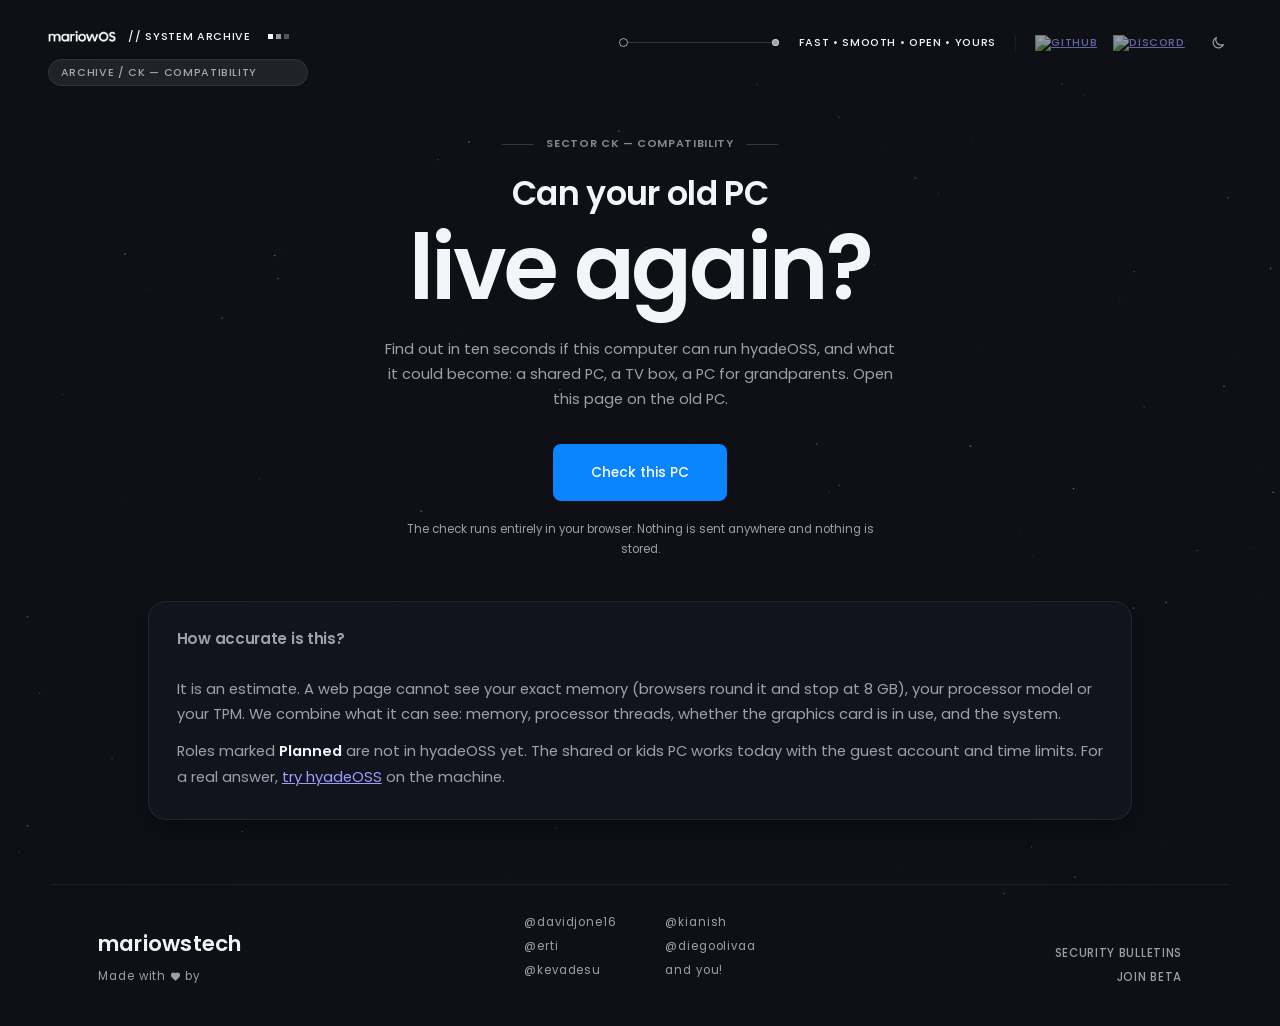
==== compat/index.html @ d1db1fa9 "Add the compatibility check: can your old PC live again? A static page at /compat that reads what th" ====
<!DOCTYPE html>
<html lang="en">

<head>
    <meta charset="UTF-8">
    <meta name="viewport" content="width=device-width, initial-scale=1.0">
    <title>hyadeOSS - Can your old PC live again?</title>
    <meta name="description" content="Find out in ten seconds if your old PC can run hyadeOSS. It runs in your browser: nothing is sent anywhere.">
    <meta property="og:title" content="Can your old PC live again?">
    <meta property="og:description" content="A ten-second check that runs in your browser. Nothing is sent anywhere.">
    <script src="../theme/accent.js"></script>
    <script src="../theme/mw-theme.js"></script>
    <link rel="stylesheet" href="../theme/fonts/fonts.css">
    <link rel="stylesheet" href="../theme/mw-design.css">
    <link rel="stylesheet" href="../theme/halo.css">
    <style>
        body {
            min-height: 100vh;
            min-height: 100dvh;
            display: flex;
            flex-direction: column;
        }

        main {
            position: relative;
            z-index: 10;
            flex: 1 0 auto;
            width: 100%;
            max-width: 1080px;
            margin: 0 auto;
            padding: 8.5rem var(--gutter) 4rem;
            display: flex;
            flex-direction: column;
            gap: 2.6rem;
        }

        .hero {
            text-align: center;
            display: flex;
            flex-direction: column;
            align-items: center;
        }

        .hero h1 { margin-bottom: 1.4rem; }
        .hero .lead { max-width: 58ch; margin-bottom: 2rem; line-height: 1.7; color: var(--ink-sub); }
        .hero .btn-primary { padding: 1.15rem 2.4rem; font-size: 0.85rem; }
        .fine-print { margin-top: 1.2rem; max-width: 62ch; font-size: 0.72rem; line-height: 1.7; color: var(--ink-sub); }

        [hidden] { display: none !important; }

        /* Result */
        .summary {
            display: grid;
            grid-template-columns: 220px 1fr;
            gap: 2.4rem;
            align-items: center;
        }

        .ring {
            --pct: 0;
            width: 200px;
            height: 200px;
            border-radius: 50%;
            display: grid;
            place-items: center;
            background:
                radial-gradient(closest-side, var(--bg, #050505) 78%, transparent 80% 100%),
                conic-gradient(var(--mw-accent, #0a84ff) calc(var(--pct) * 1%), rgba(var(--mw-ink, 255, 255, 255), 0.12) 0);
        }

        .ring .score { font-size: 3.4rem; font-weight: 700; line-height: 1; text-align: center; }
        .ring .score small { display: block; margin-top: 0.4rem; font-size: 0.8rem; font-weight: 500; color: var(--ink-sub); }

        #verdict-title { font-size: 1.7rem; margin-bottom: 0.6rem; outline: none; }
        #verdict-text { line-height: 1.7; color: var(--ink-sub); }

        .block h2 { font-size: 0.95rem; margin-bottom: 1.1rem; }

        .factor {
            display: grid;
            grid-template-columns: 7rem 1fr 9rem;
            gap: 1rem;
            align-items: center;
            padding: 0.7rem 0;
            border-top: 1px solid var(--line);
            font-size: 0.8rem;
        }

        .factor-name { font-weight: 700; }
        .factor-value { color: var(--ink-sub); overflow-wrap: anywhere; }

        .bar { display: block; height: 6px; border-radius: 3px; background: rgba(var(--mw-ink, 255, 255, 255), 0.12); overflow: hidden; }
        .bar i { display: block; height: 100%; background: var(--mw-accent, #0a84ff); }

        .roles { list-style: none; display: grid; grid-template-columns: 1fr 1fr; gap: 1rem; }
        .role { padding: 1rem 1.1rem; border: 1px solid var(--line); border-radius: 12px; }
        .role p { margin-top: 0.5rem; font-size: 0.76rem; line-height: 1.6; color: var(--ink-sub); }
        .role-head { display: flex; flex-wrap: wrap; align-items: center; gap: 0.5rem; font-size: 0.82rem; }
        .role.fit-poor { opacity: 0.55; }

        .tag { padding: 0.15rem 0.5rem; border-radius: 999px; font-size: 0.62rem; letter-spacing: 0.06em; text-transform: uppercase; border: 1px solid var(--line-strong); }
        .tag-today { background: var(--mw-accent-soft, rgba(10, 132, 255, 0.18)); border-color: var(--mw-accent-line, rgba(10, 132, 255, 0.55)); }
        .tag-fit { margin-left: auto; }

        .warnings { margin-left: 1.1rem; display: grid; gap: 0.5rem; font-size: 0.78rem; line-height: 1.6; color: var(--ink-sub); }

        .share-row { display: flex; flex-wrap: wrap; gap: 0.8rem; align-items: center; }
        #share-status { font-size: 0.74rem; color: var(--ink-sub); overflow-wrap: anywhere; }

        .how { display: grid; gap: 0.7rem; font-size: 0.78rem; line-height: 1.7; color: var(--ink-sub); }

        @media (max-width: 900px) {
            main { padding-top: 6rem; gap: 2rem; }
            .summary { grid-template-columns: 1fr; justify-items: center; text-align: center; }
            .factor { grid-template-columns: 1fr; gap: 0.3rem; }
            .roles { grid-template-columns: 1fr; }
        }
    </style>
    <link rel="stylesheet" href="../theme/mw-skin.css">
</head>

<body>
    <canvas class="bg-dust" aria-hidden="true"></canvas>
    <div class="vignette" aria-hidden="true"></div>
    <div class="grain" aria-hidden="true"></div>

    <header class="hud-top">
        <div class="hud-left">
            <a href="https://hyadeoss.github.io/" class="brand">
                <img src="../images/hyadeoss-icon.png" alt="hyadeOSS">
                <span>// System Archive</span>
                <span class="ticks" aria-hidden="true"><i></i><i></i><i></i></span>
            </a>
            <span class="chip">Archive / CK — Compatibility</span>
        </div>
        <div class="hud-right">
            <span class="dot-line" aria-hidden="true"><span></span></span>
            <span class="slogan">Fast • Smooth • Open • Yours</span>
            <nav class="socials" aria-label="Community">
                <a href="https://github.com/hyadeOSS/" target="_blank" rel="noopener"><img src="../images/github.webp"
                        alt="GitHub"></a>
                <a href="https://discord.gg/QxjDUeQGMu" target="_blank" rel="noopener"><img
                        src="../images/discord.webp" alt="Discord"></a>
            </nav>
        </div>
    </header>

    <main>
        <section class="hero">
            <div class="kicker center">Sector CK — Compatibility</div>
            <h1>Can your old PC<span class="big-word scan">live again?</span></h1>
            <p class="lead">Find out in ten seconds if this computer can run hyadeOSS, and what it could become:
                a shared PC, a TV box, a PC for grandparents. Open this page on the old PC.</p>
            <div class="btn-group">
                <button type="button" id="check" class="btn btn-primary">Check this PC</button>
            </div>
            <p class="fine-print">The check runs entirely in your browser. Nothing is sent anywhere and nothing is
                stored.</p>
            <noscript><p class="fine-print">This check needs JavaScript, and only uses it inside your browser.</p></noscript>
        </section>

        <div id="result" hidden aria-live="polite">
            <section class="panel summary">
                <div class="ring" id="ring"><div class="score"><span id="score">0</span><small>/ 100</small></div></div>
                <div>
                    <h2 id="verdict-title" tabindex="-1"></h2>
                    <p id="verdict-text"></p>
                </div>
            </section>

            <section class="panel block" style="margin-top:1.5rem">
                <h2>What we saw</h2>
                <div id="factors"></div>
            </section>

            <section class="panel block" style="margin-top:1.5rem">
                <h2>What it could become</h2>
                <ul class="roles" id="roles"></ul>
            </section>

            <section class="panel block" style="margin-top:1.5rem" id="warnings-box" hidden>
                <h2>Good to know</h2>
                <ul class="warnings" id="warnings"></ul>
            </section>

            <section class="panel block" style="margin-top:1.5rem">
                <h2>Share the result</h2>
                <div class="share-row">
                    <button type="button" id="share" class="btn btn-primary">Share</button>
                    <button type="button" id="save-image" class="btn">Save image</button>
                    <a href="../get/index.html" class="btn">Download hyadeOSS</a>
                    <span id="share-status" role="status"></span>
                </div>
                <p class="fine-print">The image and the text hold only the score and the verdict, not your hardware.</p>
            </section>
        </div>

        <section class="panel block how">
            <h2>How accurate is this?</h2>
            <p>It is an estimate. A web page cannot see your exact memory (browsers round it and stop at 8 GB), your
                processor model or your TPM. We combine what it can see: memory, processor threads, whether the
                graphics card is in use, and the system.</p>
            <p>Roles marked <strong>Planned</strong> are not in hyadeOSS yet. The shared or kids PC works today
                with the guest account and time limits. For a real answer, <a href="../get/index.html">try hyadeOSS</a>
                on the machine.</p>
        </section>
    </main>

    <footer class="site-footer">
        <div>
            <div class="signature">mariowstech</div>
            <p>Made with <svg style="width:11px; vertical-align:middle; fill:currentColor;" viewBox="0 0 24 24"
                    aria-label="love">
                    <path
                        d="M12 21.35l-1.45-1.32C5.4 15.36 2 12.28 2 8.5 2 5.42 4.42 3 7.5 3c1.74 0 3.41.81 4.5 2.09C13.09 3.81 14.76 3 16.5 3 19.58 3 22 5.42 22 8.5c0 3.78-3.4 6.86-8.55 11.54L12 21.35z" />
                </svg> by</p>
        </div>
        <div class="footer-lists">
            <ul>
                <li>@davidjone16</li>
                <li>@erti</li>
                <li>@kevadesu</li>
            </ul>
            <ul>
                <li>@kianish</li>
                <li>@diegoolivaa</li>
                <li>and you!</li>
            </ul>
        </div>
        <div class="footer-right">
            <a href="https://hyadeoss.github.io/security">Security bulletins</a>
            <a href="#">Join beta</a>
        </div>
    </footer>

    <script src="compat.js"></script>
    <script src="app.js"></script>
    <script src="../theme/halo.js"></script>
    <script src="../theme/mw-site.js"></script>
</body>

</html>
---- theme/fonts/fonts.css ----
@font-face {
  font-family: 'Poppins';
  font-style: normal;
  font-weight: 400;
  font-display: swap;
  src: url(Poppins-pxiEyp8kv8JHgFVrJJnecmNE.woff2) format('woff2');
  unicode-range: U+0100-02BA, U+02BD-02C5, U+02C7-02CC, U+02CE-02D7, U+02DD-02FF, U+0304, U+0308, U+0329, U+1D00-1DBF, U+1E00-1E9F, U+1EF2-1EFF, U+2020, U+20A0-20AB, U+20AD-20C4, U+2113, U+2C60-2C7F, U+A720-A7FF;
}
@font-face {
  font-family: 'Poppins';
  font-style: normal;
  font-weight: 400;
  font-display: swap;
  src: url(Poppins-pxiEyp8kv8JHgFVrJJfecg.woff2) format('woff2');
  unicode-range: U+0000-00FF, U+0131, U+0152-0153, U+02BB-02BC, U+02C6, U+02DA, U+02DC, U+0304, U+0308, U+0329, U+2000-206F, U+20AC, U+2122, U+2191, U+2193, U+2212, U+2215, U+FEFF, U+FFFD;
}
@font-face {
  font-family: 'Poppins';
  font-style: normal;
  font-weight: 500;
  font-display: swap;
  src: url(Poppins-pxiByp8kv8JHgFVrLGT9Z1JlFc-K.woff2) format('woff2');
  unicode-range: U+0100-02BA, U+02BD-02C5, U+02C7-02CC, U+02CE-02D7, U+02DD-02FF, U+0304, U+0308, U+0329, U+1D00-1DBF, U+1E00-1E9F, U+1EF2-1EFF, U+2020, U+20A0-20AB, U+20AD-20C4, U+2113, U+2C60-2C7F, U+A720-A7FF;
}
@font-face {
  font-family: 'Poppins';
  font-style: normal;
  font-weight: 500;
  font-display: swap;
  src: url(Poppins-pxiByp8kv8JHgFVrLGT9Z1xlFQ.woff2) format('woff2');
  unicode-range: U+0000-00FF, U+0131, U+0152-0153, U+02BB-02BC, U+02C6, U+02DA, U+02DC, U+0304, U+0308, U+0329, U+2000-206F, U+20AC, U+2122, U+2191, U+2193, U+2212, U+2215, U+FEFF, U+FFFD;
}
@font-face {
  font-family: 'Poppins';
  font-style: normal;
  font-weight: 600;
  font-display: swap;
  src: url(Poppins-pxiByp8kv8JHgFVrLEj6Z1JlFc-K.woff2) format('woff2');
  unicode-range: U+0100-02BA, U+02BD-02C5, U+02C7-02CC, U+02CE-02D7, U+02DD-02FF, U+0304, U+0308, U+0329, U+1D00-1DBF, U+1E00-1E9F, U+1EF2-1EFF, U+2020, U+20A0-20AB, U+20AD-20C4, U+2113, U+2C60-2C7F, U+A720-A7FF;
}
@font-face {
  font-family: 'Poppins';
  font-style: normal;
  font-weight: 600;
  font-display: swap;
  src: url(Poppins-pxiByp8kv8JHgFVrLEj6Z1xlFQ.woff2) format('woff2');
  unicode-range: U+0000-00FF, U+0131, U+0152-0153, U+02BB-02BC, U+02C6, U+02DA, U+02DC, U+0304, U+0308, U+0329, U+2000-206F, U+20AC, U+2122, U+2191, U+2193, U+2212, U+2215, U+FEFF, U+FFFD;
}
.material-symbols-outlined{font-family:'Material Symbols Outlined';font-weight:normal;font-style:normal;font-size:20px;line-height:1;letter-spacing:normal;text-transform:none;display:inline-block;white-space:nowrap;word-wrap:normal;direction:ltr;-webkit-font-feature-settings:'liga';font-feature-settings:'liga';-webkit-font-smoothing:antialiased;vertical-align:middle;user-select:none}
---- theme/mw-design.css ----
/* hyadeOSS 2 design tokens, shared by the desktop and every system app. See docs/design.md.
 *
 * Load it in <head>, right after accent.js (and mw-theme.js):
 *   <script src="/desktop/assets/accent.js"></script>
 *   <script src="/desktop/assets/mw-theme.js"></script>
 *   <link rel="stylesheet" href="/desktop/assets/mw-design.css">
 *
 * This file only defines custom properties: linking it never changes how a page looks until the
 * page uses them. Dark is the default; :root[data-theme="light"] holds the light variant, which
 * mw-theme.js sets from the user's saved choice. The accent comes from accent.js (--sys-accent,
 * --sys-accent-on, --sys-accent-text), which sets it inline on :root, so the --mw-accent* tokens
 * follow the user's choice live.
 */

:root {
  color-scheme: dark;

  /* ---- Accent ----------------------------------------------------------------------------
     Fills use --mw-accent, text on a fill uses --mw-accent-on, text and thin marks on a
     surface use --mw-accent-text. Never put white text on --mw-accent directly. */
  --mw-accent: var(--sys-accent, #0a84ff);
  --mw-accent-on: var(--sys-accent-on, #ffffff);
  --mw-accent-text: var(--sys-accent-text, #4da3ff);
  --mw-accent-hover: color-mix(in srgb, var(--mw-accent) 88%, #ffffff);
  --mw-accent-pressed: color-mix(in srgb, var(--mw-accent) 82%, #000000);
  --mw-accent-soft: color-mix(in srgb, var(--mw-accent) 18%, transparent);
  --mw-accent-softer: color-mix(in srgb, var(--mw-accent) 10%, transparent);
  --mw-accent-line: color-mix(in srgb, var(--mw-accent) 55%, transparent);

  /* ---- Ink and shade ---------------------------------------------------------------------
     RGB triplets for translucent layers that must flip with the theme:
       rgba(var(--mw-ink), 0.08)   a hairline/fill in the text color (white on dark, black on light)
       rgba(var(--mw-shade), 0.3)  a darkening layer on dark, a lightening one on light
     Shadows never use these: a shadow is always black. */
  --mw-ink: 255, 255, 255;
  --mw-shade: 0, 0, 0;

  /* ---- System colors (calendar labels, status, artwork) ---------------------------------- */
  --mw-blue: #0a84ff;
  --mw-indigo: #5e5ce6;
  --mw-green: #30d158;
  --mw-red: #ff453a;
  --mw-orange: #ff9f0a;
  --mw-yellow: #ffd60a;
  --mw-purple: #bf5af2;
  --mw-pink: #ff375f;
  --mw-teal: #40c8e0;
  --mw-graphite: #8e8e93;

  /* Status roles. Use these, not the raw hues, for meaning. */
  --mw-success: var(--mw-green);
  --mw-warning: var(--mw-orange);
  --mw-danger: var(--mw-red);
  --mw-info: var(--mw-teal);
  --mw-danger-soft: color-mix(in srgb, var(--mw-danger) 16%, transparent);
  --mw-success-soft: color-mix(in srgb, var(--mw-success) 16%, transparent);
  --mw-warning-soft: color-mix(in srgb, var(--mw-warning) 16%, transparent);

  /* ---- Text, strongest to weakest ---------------------------------------------------------- */
  --mw-text: #f4f5f8;
  --mw-text-strong: rgba(var(--mw-ink), 0.88);
  --mw-text-body: rgba(var(--mw-ink), 0.8);
  --mw-text-secondary: rgba(var(--mw-ink), 0.6);
  --mw-text-muted: rgba(var(--mw-ink), 0.5);
  --mw-text-dim: rgba(var(--mw-ink), 0.36);
  --mw-text-disabled: rgba(var(--mw-ink), 0.28);

  /* ---- Translucent fills laid on glass: cards, list rows, hover and pressed states -------- */
  --mw-fill-faint: rgba(var(--mw-ink), 0.035);
  --mw-fill-subtle: rgba(var(--mw-ink), 0.05);
  --mw-fill-soft: rgba(var(--mw-ink), 0.06);
  --mw-fill-hover: rgba(var(--mw-ink), 0.08);
  --mw-fill: rgba(var(--mw-ink), 0.08);
  --mw-fill-strong: rgba(var(--mw-ink), 0.1);
  --mw-fill-tile: rgba(var(--mw-ink), 0.12);
  --mw-fill-pressed: rgba(var(--mw-ink), 0.14);
  --mw-fill-key-hover: rgba(var(--mw-ink), 0.16);

  /* ---- Lines --------------------------------------------------------------------------------- */
  --mw-divider: rgba(var(--mw-ink), 0.06);
  --mw-border-subtle: rgba(var(--mw-ink), 0.08);
  --mw-border: rgba(var(--mw-ink), 0.1);
  --mw-border-strong: rgba(var(--mw-ink), 0.16);

  /* ---- Solid surfaces, back to front ----------------------------------------------------------
     Used where glass is off (power saver, performance) and for things that must stay readable
     over anything: menus, dialogs, select options. */
  --mw-surface-0: #0e1016;   /* desktop and full-screen pages */
  --mw-surface-1: #161921;   /* window body */
  --mw-surface-2: #1e222c;   /* cards on a window, raised panes */
  --mw-surface-3: #272c38;   /* menus, popovers, dialogs */
  --mw-surface-inverse: #f4f5f8;

  /* ---- Glass levels (pair with a --mw-blur-* backdrop-filter) ----------------------------------
     thin: bars and chips that sit on the wallpaper; regular: windows and panels;
     thick: menus and popovers that must read over busy content; solid: no-blur fallback. */
  --mw-glass-thin: rgba(16, 19, 26, 0.5);
  --mw-glass-regular: rgba(20, 23, 31, 0.72);
  --mw-glass-thick: rgba(26, 29, 38, 0.88);
  --mw-glass-solid: rgba(22, 25, 33, 0.97);
  --mw-glass-saturate: 180%;

  /* Role aliases used by the apps since hyadeOSS 1. */
  --mw-glass-sidebar: rgba(18, 20, 27, 0.55);
  --mw-glass-panel: rgba(18, 20, 27, 0.6);
  --mw-glass-calc: rgba(20, 23, 31, 0.72);
  --mw-glass-menu: rgba(30, 33, 43, 0.97);
  --mw-titlebar: rgba(var(--mw-shade), 0.22);
  --mw-field: rgba(var(--mw-shade), 0.22);
  --mw-field-strong: rgba(var(--mw-shade), 0.32);
  --mw-field-border: rgba(var(--mw-ink), 0.1);
  --mw-scrim: rgba(6, 8, 12, 0.5);

  /* Backdrop blur radii. */
  --mw-blur-sm: 12px;
  --mw-blur-md: 20px;
  --mw-blur-lg: 30px;
  --mw-blur-xl: 40px;

  /* ---- Corner radii ------------------------------------------------------------------------
     One scale for everything. Windows 14, cards 12, controls 8, chips/pills full. */
  --mw-radius-xs: 4px;
  --mw-radius-sm: 6px;
  --mw-radius-md: 8px;
  --mw-radius-card: 12px;
  --mw-radius-lg: 14px;
  --mw-radius-xl: 18px;
  --mw-radius-2xl: 24px;
  --mw-radius-window: 14px;
  --mw-radius-control: 8px;
  --mw-radius-full: 999px;
  --mw-radius-squircle: 26%;   /* app icon tiles: 12.5 / 48 */

  /* ---- Elevation ---------------------------------------------------------------------------- */
  --mw-shadow-xs: 0 1px 2px rgba(0, 0, 0, 0.24);
  --mw-shadow-sm: 0 2px 6px rgba(0, 0, 0, 0.22);
  --mw-shadow-md: 0 8px 24px rgba(0, 0, 0, 0.36);
  --mw-shadow-lg: 0 18px 48px rgba(0, 0, 0, 0.44);
  --mw-shadow-window: 0 0 0 1px rgba(0, 0, 0, 0.35), 0 22px 56px rgba(0, 0, 0, 0.45), 0 4px 14px rgba(0, 0, 0, 0.25);
  --mw-edge-top: inset 0 1px 0 rgba(255, 255, 255, 0.07);
  --mw-edge-right: inset -1px 0 0 rgba(255, 255, 255, 0.05);
  --mw-edge: inset 0 0 0 1px rgba(255, 255, 255, 0.07);   /* the hairline rim of every glass sheet */

  /* ---- Focus ---------------------------------------------------------------------------------- */
  --mw-focus-color: var(--mw-accent-text);
  --mw-focus-ring: 0 0 0 2px var(--mw-surface-1), 0 0 0 4px var(--mw-focus-color);
  --mw-focus-ring-inset: inset 0 0 0 2px var(--mw-focus-color);

  /* ---- Spacing, on a 4px grid ----------------------------------------------------------------- */
  --mw-space-1: 4px;
  --mw-space-2: 8px;
  --mw-space-3: 12px;
  --mw-space-4: 16px;
  --mw-space-5: 20px;
  --mw-space-6: 24px;
  --mw-space-8: 32px;
  --mw-space-10: 40px;

  /* ---- Controls --------------------------------------------------------------------------------- */
  --mw-control-h-sm: 28px;
  --mw-control-h: 34px;
  --mw-control-h-lg: 40px;
  --mw-row-h: 52px;

  /* ---- Motion ----------------------------------------------------------------------------------
     Short and ease-out. Nothing overshoots: hover never scales, press scales to 0.97 at most. */
  --mw-ease-out: cubic-bezier(0.2, 0, 0, 1);
  --mw-ease-in: cubic-bezier(0.4, 0, 1, 1);
  --mw-ease-standard: cubic-bezier(0.2, 0, 0.2, 1);
  --mw-ease-spring: var(--mw-ease-out);    /* legacy name, now the same calm curve */
  --mw-ease-bounce: var(--mw-ease-out);    /* legacy name: kept so old rules stop bouncing */
  --mw-ease-sheet: cubic-bezier(0.25, 0.8, 0.25, 1);
  --mw-duration-instant: 0.08s;
  --mw-duration-fast: 0.12s;
  --mw-duration-base: 0.18s;
  --mw-duration-medium: 0.24s;
  --mw-duration-slow: 0.36s;
  --mw-press-scale: 0.97;

  /* ---- Typography. Fonts come from /desktop/assets/fonts/fonts.css. -------------------------- */
  --mw-font: 'Poppins', system-ui, sans-serif;
  --mw-font-mono: 'Cascadia Mono', ui-monospace, SFMono-Regular, Menlo, Consolas, monospace;
  --mw-font-icons: 'Material Symbols Outlined';
  --mw-font-size-2xs: 10px;
  --mw-font-size-xs: 11px;
  --mw-font-size-sm: 12px;
  --mw-font-size-base: 13px;
  --mw-font-size-md: 14px;
  --mw-font-size-lg: 16px;
  --mw-font-size-xl: 20px;
  --mw-font-size-2xl: 24px;
  --mw-font-size-title: 28px;
  --mw-font-size-display: 40px;
  --mw-weight-regular: 400;
  --mw-weight-medium: 500;
  --mw-weight-semibold: 600;
  --mw-leading-tight: 1.25;
  --mw-leading: 1.45;
  --mw-tracking-caps: 0.06em;
}

/* ===== Light theme ===================================================================== */
:root[data-theme="light"] {
  color-scheme: light;

  /* accent.js derives --sys-accent-text against a dark surface, so on light surfaces the text
     shade is the accent darkened instead. */
  --mw-accent-text: color-mix(in srgb, var(--mw-accent) 76%, #000000);
  --mw-accent-hover: color-mix(in srgb, var(--mw-accent) 90%, #000000);
  --mw-accent-soft: color-mix(in srgb, var(--mw-accent) 14%, transparent);
  --mw-accent-softer: color-mix(in srgb, var(--mw-accent) 8%, transparent);

  --mw-ink: 0, 0, 0;
  --mw-shade: 255, 255, 255;

  --mw-blue: #007aff;
  --mw-indigo: #5856d6;
  --mw-green: #1f9d47;
  --mw-red: #e5372c;
  --mw-orange: #e88400;
  --mw-yellow: #c99a00;
  --mw-purple: #a346d6;
  --mw-pink: #e8264f;
  --mw-teal: #1f9fb8;
  --mw-graphite: #7b7b82;

  --mw-text: #15171c;
  --mw-text-strong: rgba(0, 0, 0, 0.86);
  --mw-text-body: rgba(0, 0, 0, 0.78);
  --mw-text-secondary: rgba(0, 0, 0, 0.6);
  --mw-text-muted: rgba(0, 0, 0, 0.52);
  --mw-text-dim: rgba(0, 0, 0, 0.4);
  --mw-text-disabled: rgba(0, 0, 0, 0.3);

  --mw-fill-faint: rgba(0, 0, 0, 0.025);
  --mw-fill-subtle: rgba(0, 0, 0, 0.035);
  --mw-fill-soft: rgba(0, 0, 0, 0.045);
  --mw-fill-hover: rgba(0, 0, 0, 0.06);
  --mw-fill: rgba(0, 0, 0, 0.06);
  --mw-fill-strong: rgba(0, 0, 0, 0.08);
  --mw-fill-tile: rgba(0, 0, 0, 0.09);
  --mw-fill-pressed: rgba(0, 0, 0, 0.11);
  --mw-fill-key-hover: rgba(0, 0, 0, 0.13);

  --mw-divider: rgba(0, 0, 0, 0.07);
  --mw-border-subtle: rgba(0, 0, 0, 0.08);
  --mw-border: rgba(0, 0, 0, 0.11);
  --mw-border-strong: rgba(0, 0, 0, 0.16);

  --mw-surface-0: #eceef3;
  --mw-surface-1: #f7f8fa;
  --mw-surface-2: #ffffff;
  --mw-surface-3: #ffffff;
  --mw-surface-inverse: #15171c;

  --mw-glass-thin: rgba(244, 245, 249, 0.74);
  --mw-glass-regular: rgba(246, 247, 250, 0.86);
  --mw-glass-thick: rgba(250, 251, 253, 0.9);
  --mw-glass-solid: rgba(248, 249, 251, 0.98);
  --mw-glass-saturate: 160%;

  --mw-glass-sidebar: rgba(234, 236, 242, 0.7);
  --mw-glass-panel: rgba(234, 236, 242, 0.7);
  --mw-glass-calc: rgba(246, 247, 250, 0.8);
  --mw-glass-menu: rgba(252, 252, 254, 0.97);
  --mw-titlebar: rgba(255, 255, 255, 0.35);
  --mw-field: rgba(255, 255, 255, 0.7);
  --mw-field-strong: rgba(255, 255, 255, 0.85);
  --mw-field-border: rgba(0, 0, 0, 0.12);
  --mw-scrim: rgba(20, 24, 32, 0.28);

  --mw-shadow-xs: 0 1px 2px rgba(0, 0, 0, 0.08);
  --mw-shadow-sm: 0 2px 6px rgba(0, 0, 0, 0.08);
  --mw-shadow-md: 0 8px 24px rgba(0, 0, 0, 0.12);
  --mw-shadow-lg: 0 18px 48px rgba(0, 0, 0, 0.16);
  --mw-shadow-window: 0 0 0 1px rgba(0, 0, 0, 0.1), 0 22px 56px rgba(0, 0, 0, 0.18), 0 4px 14px rgba(0, 0, 0, 0.08);
  --mw-edge-top: inset 0 1px 0 rgba(255, 255, 255, 0.7);
  --mw-edge-right: inset -1px 0 0 rgba(0, 0, 0, 0.06);
  --mw-edge: inset 0 0 0 1px rgba(255, 255, 255, 0.5);
}

/* Less motion when the system asks for it. */
@media (prefers-reduced-motion: reduce) {
  :root {
    --mw-duration-fast: 0.01s;
    --mw-duration-base: 0.01s;
    --mw-duration-medium: 0.01s;
    --mw-duration-slow: 0.01s;
    --mw-press-scale: 1;
  }
}
---- theme/halo.css ----
/* hyadeOSS "Black Halo" theme — shared by the subpages (download, developers, security).
   The homepage carries the same tokens inline. Fonts are loaded by each page:
   JetBrains Mono (300–800) + Poppins (600–700, only for the mariowstech signature). */

:root {
    --bg: #050505;
    --ink: #f2f2f2;
    --ink-sub: #8d8d8d;
    --ink-dim: #4a4a4a;
    --line: rgba(var(--mw-ink), 0.14);
    --line-strong: rgba(var(--mw-ink), 0.35);
    --panel: rgba(10, 10, 10, 0.82);
    --ease: cubic-bezier(0.16, 1, 0.3, 1);
    --mono: 'JetBrains Mono', ui-monospace, monospace;
    --gutter: 3rem;
}

* {
    margin: 0;
    padding: 0;
    box-sizing: border-box;
}

html {
    -webkit-font-smoothing: antialiased;
    scrollbar-width: none;
}

html::-webkit-scrollbar {
    display: none;
}

::selection {
    background: var(--ink);
    color: #000;
}

body {
    background: var(--bg);
    color: var(--ink);
    font-family: var(--mono);
    overflow-x: hidden;
}

a:focus-visible,
button:focus-visible {
    outline: 1px solid var(--ink);
    outline-offset: 4px;
}

/* ---------- Background layers ---------- */
.bg-dust,
.orbits {
    position: fixed;
    inset: 0;
    width: 100vw;
    height: 100vh;
    z-index: 0;
    pointer-events: none;
}

.orbits * {
    vector-effect: non-scaling-stroke;
}

.grain {
    position: fixed;
    inset: 0;
    z-index: 200;
    pointer-events: none;
    opacity: 0.09;
    mix-blend-mode: screen;
    background-image: url("data:image/svg+xml;utf8,<svg xmlns='http://www.w3.org/2000/svg' width='160' height='160'><filter id='n'><feTurbulence type='fractalNoise' baseFrequency='0.9' numOctaves='2' stitchTiles='stitch'/><feColorMatrix values='0 0 0 0 1  0 0 0 0 1  0 0 0 0 1  0 0 0 1.4 -0.2'/></filter><rect width='100%' height='100%' filter='url(%23n)'/></svg>");
}

.vignette {
    position: fixed;
    inset: 0;
    z-index: 1;
    pointer-events: none;
    background: radial-gradient(120% 90% at 50% 50%, transparent 55%, rgba(0, 0, 0, 0.85) 100%);
}

/* ---------- HUD top bar ---------- */
.hud-top {
    position: fixed;
    top: 0;
    left: 0;
    right: 0;
    z-index: 100;
    display: flex;
    justify-content: space-between;
    align-items: flex-start;
    padding: 1.8rem var(--gutter) 2.4rem;
    font-size: 0.68rem;
    letter-spacing: 0.14em;
    text-transform: uppercase;
    background: linear-gradient(to bottom, rgba(5, 5, 5, 0.95) 40%, transparent);
    pointer-events: none;
}

.hud-top a,
.hud-top nav {
    pointer-events: auto;
}

.hud-left {
    display: flex;
    flex-direction: column;
    gap: 0.9rem;
}

.brand {
    display: flex;
    align-items: center;
    gap: 0.8rem;
    text-decoration: none;
    color: inherit;
    font-weight: 500;
}

.brand img {
    height: 16px;
    filter: grayscale(1) brightness(1.6);
}

.brand .ticks {
    display: inline-flex;
    gap: 3px;
    margin-left: 0.3rem;
}

.brand .ticks i {
    width: 5px;
    height: 5px;
    background: var(--ink);
}

.brand .ticks i:nth-child(2) {
    opacity: 0.6;
}

.brand .ticks i:nth-child(3) {
    opacity: 0.3;
}

.chip {
    align-self: flex-start;
    padding: 0.35rem 3.2rem 0.35rem 0.8rem;
    border: 1px solid var(--line-strong);
    border-radius: 999px;
    color: var(--ink-sub);
    background: linear-gradient(90deg, rgba(var(--mw-ink), 0.08), transparent);
}

.hud-right {
    display: flex;
    align-items: center;
    gap: 1.2rem;
}

.dot-line {
    display: inline-flex;
    align-items: center;
}

.dot-line::before,
.dot-line::after {
    content: "";
    width: 7px;
    height: 7px;
    border: 1px solid var(--ink);
    border-radius: 50%;
}

.dot-line::after {
    background: var(--ink);
    width: 5px;
    height: 5px;
}

.dot-line span {
    display: block;
    width: 9rem;
    height: 1px;
    background: var(--line-strong);
}

.socials {
    display: flex;
    gap: 1rem;
    padding-left: 1.2rem;
    border-left: 1px solid var(--line);
}

.socials a {
    display: flex;
}

.socials img {
    height: 16px;
    filter: grayscale(1) brightness(2);
    opacity: 0.55;
    transition: opacity 0.3s ease;
}

.socials a:hover img {
    opacity: 1;
}

.back-link {
    color: var(--ink-sub);
    text-decoration: none;
    padding-left: 1.2rem;
    border-left: 1px solid var(--line);
    transition: color 0.3s ease;
}

.back-link:hover {
    color: var(--ink);
}

/* ---------- Typography ---------- */
h1,
h2,
h3 {
    font-family: var(--mono);
    font-weight: 700;
    text-transform: uppercase;
    letter-spacing: -0.01em;
    line-height: 1.2;
}

h1 {
    font-size: clamp(1.4rem, 2.6vw, 2.3rem);
}

h2 {
    font-size: clamp(1.1rem, 1.8vw, 1.6rem);
}

h3 {
    font-size: 1.05rem;
}

p {
    font-size: 0.92rem;
    color: var(--ink-sub);
    line-height: 1.75;
}

strong {
    color: var(--ink);
    font-weight: 700;
}

.kicker {
    display: flex;
    align-items: center;
    gap: 0.8rem;
    font-size: 0.68rem;
    letter-spacing: 0.2em;
    text-transform: uppercase;
    color: var(--ink-sub);
    margin-bottom: 1.4rem;
}

.kicker::before {
    content: "";
    width: 2rem;
    height: 1px;
    background: var(--line-strong);
}

.kicker.center {
    justify-content: center;
}

.kicker.center::after {
    content: "";
    width: 2rem;
    height: 1px;
    background: var(--line-strong);
}

/* Scanline / halftone text treatment */
.scan {
    background: repeating-linear-gradient(180deg, var(--ink) 0 2px, rgba(var(--mw-ink), 0.25) 2px 3px, transparent 3px 4px);
    -webkit-background-clip: text;
    background-clip: text;
    -webkit-text-fill-color: transparent;
    color: transparent;
    filter: drop-shadow(0 0 18px rgba(var(--mw-ink), 0.25));
}

.big-word {
    display: block;
    font-size: clamp(2.4rem, 7vw, 6rem);
    font-weight: 800;
    letter-spacing: -0.04em;
    line-height: 1.05;
    margin-top: 0.4rem;
}

/* ---------- Buttons ---------- */
.btn-group {
    display: flex;
    flex-wrap: wrap;
    gap: 1rem;
    justify-content: center;
}

.btn {
    position: relative;
    display: inline-flex;
    align-items: center;
    justify-content: center;
    gap: 0.9rem;
    padding: 1rem 1.6rem;
    border: 1px solid var(--line-strong);
    background: rgba(5, 5, 5, 0.6);
    color: var(--ink);
    text-decoration: none;
    font-family: var(--mono);
    font-size: 0.78rem;
    font-weight: 500;
    letter-spacing: 0.18em;
    text-transform: uppercase;
    clip-path: polygon(0 0, calc(100% - 12px) 0, 100% 12px, 100% 100%, 12px 100%, 0 calc(100% - 12px));
    transition: background 0.35s ease, color 0.35s ease, border-color 0.35s ease;
}

.btn:hover {
    background: var(--ink);
    color: #000;
    border-color: var(--ink);
}

.btn-primary {
    background: var(--ink);
    color: #000;
    border-color: var(--ink);
}

.btn-primary:hover {
    background: transparent;
    color: var(--ink);
}

.btn-arrow {
    display: inline-block;
    transition: transform 0.4s var(--ease);
}

.btn:hover .btn-arrow {
    transform: translateX(4px);
}

/* ---------- Bracketed frames / panels ---------- */
.frame,
.panel {
    position: relative;
}

.frame {
    padding: 10px;
}

.frame::before,
.frame::after,
.panel::before,
.panel::after {
    content: "";
    position: absolute;
    width: 18px;
    height: 18px;
    border: 1px solid var(--ink);
    pointer-events: none;
    z-index: 3;
}

.frame::before,
.panel::before {
    top: 0;
    left: 0;
    border-right: none;
    border-bottom: none;
}

.frame::after,
.panel::after {
    bottom: 0;
    right: 0;
    border-left: none;
    border-top: none;
}

.panel {
    background: var(--panel);
    border: 1px solid var(--line);
    padding: 1.8rem;
}

.panel-index {
    display: flex;
    justify-content: space-between;
    font-size: 0.6rem;
    letter-spacing: 0.22em;
    text-transform: uppercase;
    color: var(--ink-sub);
    margin-bottom: 1.4rem;
}

.frame-cap {
    position: absolute;
    bottom: -1.6rem;
    left: 10px;
    font-size: 0.6rem;
    letter-spacing: 0.2em;
    text-transform: uppercase;
    color: var(--ink-sub);
}

.frame-cap.right {
    left: auto;
    right: 10px;
}

.mono-img {
    filter: grayscale(1) contrast(1.15) brightness(0.9);
    transition: filter 1s var(--ease);
}

.frame:hover .mono-img {
    filter: none;
}

/* ---------- Footer ---------- */
.site-footer {
    position: relative;
    z-index: 10;
    width: 100%;
    max-width: 1180px;
    margin: 0 auto;
    display: grid;
    grid-template-columns: 1fr auto 1fr;
    align-items: end;
    gap: 2rem;
    border-top: 1px solid var(--line);
    padding: 1.8rem var(--gutter) 2.5rem;
    font-size: 0.72rem;
    letter-spacing: 0.08em;
}

.site-footer p {
    margin: 0;
    font-size: 0.72rem;
}

.footer-lists {
    display: flex;
    gap: 3rem;
}

.footer-lists ul {
    list-style: none;
    color: var(--ink-sub);
}

.footer-lists li {
    margin-bottom: 0.45rem;
}

.footer-right {
    text-align: right;
    display: flex;
    flex-direction: column;
    gap: 0.45rem;
}

.footer-right a {
    color: var(--ink-sub);
    text-decoration: none;
    text-transform: uppercase;
    letter-spacing: 0.16em;
    transition: color 0.3s ease;
}

.footer-right a:hover {
    color: var(--ink);
}

/* The maker's name keeps its own typeface */
.signature {
    font-family: 'Poppins', sans-serif;
    font-weight: 700;
    font-size: 1.35rem;
    letter-spacing: 0.01em;
    text-transform: none;
    margin-bottom: 0.4rem;
}

/* ---------- Long-form documents (security bulletins) ---------- */
.doc {
    position: relative;
    z-index: 10;
    max-width: 880px;
    margin: 0 auto;
    padding: 9rem var(--gutter) 5rem;
    color: var(--ink-sub);
    font-size: 0.9rem;
    line-height: 1.8;
}

.doc h1 {
    font-size: clamp(1.8rem, 4.4vw, 3.4rem);
    font-weight: 800;
    letter-spacing: -0.03em;
    margin-bottom: 1.4rem;
}

.doc h2 {
    color: var(--ink);
    font-size: clamp(1.05rem, 1.8vw, 1.35rem);
    margin: 3rem 0 1.2rem;
    padding-bottom: 0.8rem;
    border-bottom: 1px solid var(--line);
}

.doc h3 {
    color: var(--ink);
    font-size: 0.95rem;
    letter-spacing: 0.06em;
    margin: 2.4rem 0 0.8rem;
}

.doc h4 {
    color: var(--ink);
    font-size: 0.88rem;
    font-weight: 700;
    line-height: 1.5;
    margin: 2rem 0 0.4rem;
    padding-left: 0.9rem;
    border-left: 2px solid var(--ink);
}

.doc h2,
.doc h3,
.doc h4 {
    scroll-margin-top: 8rem;
}

.doc p {
    margin-bottom: 0.9rem;
    font-size: inherit;
}

.doc a {
    color: var(--ink);
    text-underline-offset: 3px;
}

.doc code {
    font-family: var(--mono);
    font-size: 0.86em;
    color: var(--ink);
    background: rgba(var(--mw-ink), 0.07);
    border: 1px solid var(--line);
    padding: 0.05em 0.35em;
}

.doc ul,
.doc ol {
    padding-left: 1.4em;
    margin-bottom: 1rem;
}

.doc li {
    margin-bottom: 0.5em;
}

.doc li::marker {
    color: var(--ink-dim);
}

.doc hr {
    height: 1px;
    border: none;
    margin: 3rem 0;
    background: repeating-linear-gradient(90deg, var(--line-strong) 0 6px, transparent 6px 12px);
}

.doc table {
    width: 100%;
    border-collapse: collapse;
    margin: 1.6rem 0;
    background: var(--panel);
    border: 1px solid var(--line);
}

.doc th,
.doc td {
    padding: 0.75rem 1rem;
    text-align: left;
    border-bottom: 1px solid var(--line);
}

.doc th {
    color: var(--ink);
    font-size: 0.68rem;
    letter-spacing: 0.2em;
    text-transform: uppercase;
    background: rgba(var(--mw-ink), 0.04);
}

.doc tr:last-child td {
    border-bottom: none;
}

/* Severity: kept readable in monochrome by weight of the mark, not by colour */
.sev {
    display: inline-block;
    padding: 0.15rem 0.55rem;
    font-size: 0.62rem;
    font-weight: 700;
    letter-spacing: 0.18em;
    text-transform: uppercase;
    border: 1px solid var(--ink);
    color: var(--ink);
    white-space: nowrap;
}

.sev.critical {
    background: var(--ink);
    color: #000;
}

.sev.high {
    border-width: 2px;
}

.sev.medium {
    border-style: dashed;
    color: var(--ink-sub);
    border-color: var(--ink-sub);
}

.sev.low {
    border-color: var(--ink-dim);
    color: var(--ink-sub);
}

@media (max-width: 900px) {
    .doc {
        padding-top: 6.5rem;
        font-size: 0.85rem;
    }

    .doc table {
        display: block;
        overflow-x: auto;
    }
}

/* ---------- Reveal ---------- */
.fade-element {
    opacity: 0;
    transform: translateY(40px);
    transition: opacity 1.6s var(--ease), transform 1.6s var(--ease);
}

.fade-element.visible {
    opacity: 1;
    transform: none;
}

/* ---------- Mobile ---------- */
@media (max-width: 1100px) {
    .dot-line,
    .slogan {
        display: none;
    }
}

@media (max-width: 900px) {
    :root {
        --gutter: 1.25rem;
    }

    .hud-top {
        padding-top: 1.2rem;
        padding-bottom: 1.6rem;
    }

    .chip,
    .brand > span:not(.ticks) {
        display: none;
    }

    p {
        font-size: 0.88rem;
    }

    .btn-group {
        flex-direction: column;
        align-items: center;
    }

    .btn {
        width: 100%;
        max-width: 280px;
    }

    .panel {
        padding: 1.4rem;
    }

    .site-footer {
        grid-template-columns: 1fr;
        justify-items: center;
        text-align: center;
        gap: 1.2rem;
    }

    .footer-lists {
        gap: 2rem;
    }

    .footer-right {
        text-align: center;
    }
}

@media (prefers-reduced-motion: reduce) {
    *,
    *::before,
    *::after {
        animation: none !important;
        transition-duration: 0.01ms !important;
    }

    .fade-element {
        opacity: 1;
        transform: none;
    }
}
---- theme/mw-skin.css ----
/* hyadeOSS 2 skin for the existing site layout (docs/design.md in hyadeOSS/stable).
 * The page structure is untouched: this file only maps the old "Black Halo" variables onto the
 * design tokens (mw-design.css) and restyles shapes: graphite glass with one hairline rim,
 * accent wash for selection, rounded controls, Poppins, light and dark themes, calm motion.
 * Load it last, after the page's own <style>. */

:root {
    --bg: var(--mw-surface-0);
    --ink: var(--mw-text);
    --ink-sub: var(--mw-text-secondary);
    --ink-dim: var(--mw-text-dim);
    --line: var(--mw-border);
    --line-strong: var(--mw-border-strong);
    --panel: var(--mw-glass-regular);
    --ease: var(--mw-ease-out);
    --display: var(--mw-font);
    --mono: var(--mw-font);
    --body: var(--mw-font);
    --accent-grad: linear-gradient(100deg, var(--mw-blue), var(--mw-indigo) 55%, var(--mw-purple));
}

html { color-scheme: dark light; }
body { background: var(--mw-surface-0); color: var(--mw-text); font-family: var(--mw-font); }
::selection { background: var(--mw-accent); color: var(--mw-accent-on); }

a:focus-visible, button:focus-visible, summary:focus-visible {
    outline: none;
    box-shadow: var(--mw-focus-ring);
    border-radius: var(--mw-radius-md);
}

/* The old grain and heavy vignette are not part of the design */
.grain { display: none; }
.vignette { background: radial-gradient(120% 90% at 50% 50%, transparent 60%, color-mix(in srgb, var(--mw-surface-0) 70%, transparent) 100%); }
.orbits { color: var(--mw-ink-color, var(--mw-text)); }
.orbits g { opacity: .7; }

/* White-only artwork (logo wordmark, social glyphs, star) flips on the light theme */
:root[data-theme="light"] .brand img,
:root[data-theme="light"] .socials img,
:root[data-theme="light"] .core-logo,
:root[data-theme="light"] .intro-star { filter: invert(1); }
.brand img { filter: none; }
.socials img { filter: none; opacity: .6; }
.socials a:hover img { opacity: 1; }
.core-logo { filter: none; }
.intro-star { filter: drop-shadow(0 0 30px rgba(var(--mw-ink), .2)); }
:root[data-theme="light"] .intro-star { filter: invert(1) drop-shadow(0 0 30px rgba(0, 0, 0, .15)); }

/* ---------- HUD ---------- */
.hud, .hud-top { font-family: var(--mw-font); letter-spacing: var(--mw-tracking-caps); font-weight: var(--mw-weight-medium); }
.hud-top { background: linear-gradient(to bottom, color-mix(in srgb, var(--mw-surface-0) 92%, transparent) 40%, transparent); }
.brand .ticks i { background: var(--mw-text); }
.chip {
    border: 0;
    box-shadow: var(--mw-edge);
    background: var(--mw-fill);
    color: var(--mw-text-secondary);
}
.dot-line::before, .dot-line::after { border-color: var(--mw-text-secondary); }
.dot-line::after { background: var(--mw-text-secondary); }
.dot-line span { background: var(--mw-border-strong); }
.socials, .back-link { border-left-color: var(--mw-divider); }
.back-link:hover { color: var(--mw-text); }
.sector-track i.on { background: var(--mw-text); }
.rail, .rail-box {
    border: 0;
    border-radius: var(--mw-radius-full);
    background: var(--mw-glass-thin);
    backdrop-filter: blur(var(--mw-blur-lg)) saturate(var(--mw-glass-saturate));
    -webkit-backdrop-filter: blur(var(--mw-blur-lg)) saturate(var(--mw-glass-saturate));
    box-shadow: var(--mw-edge), var(--mw-shadow-md);
}
.rail button { border-radius: 2px; background: var(--mw-fill-key-hover); }
.rail button:hover { background: var(--mw-text-muted); }
.rail button.active { background: var(--mw-text); }
.glitch-blocks i { background: var(--mw-text); }

/* Theme switch, added next to the social icons by mw-site.js */
.mw-theme-btn {
    display: inline-grid; place-items: center;
    width: 28px; height: 28px; padding: 0;
    border: 0; border-radius: var(--mw-radius-md);
    background: transparent; color: var(--mw-text-secondary);
    cursor: pointer; pointer-events: auto;
    transition: background var(--mw-duration-fast) var(--mw-ease-out), color var(--mw-duration-fast) var(--mw-ease-out);
}
.mw-theme-btn:hover { background: var(--mw-fill-hover); color: var(--mw-text); }
.mw-theme-btn svg { width: 16px; height: 16px; fill: none; stroke: currentColor; stroke-width: 1.8; stroke-linecap: round; stroke-linejoin: round; }

/* ---------- Typography ---------- */
h1, h2, h3, .welcome, .intro-name, footer .made {
    font-family: var(--mw-font);
    font-weight: var(--mw-weight-semibold);
    text-transform: none;
    letter-spacing: -0.02em;
}
.big-word, .present-copy h2 { font-weight: var(--mw-weight-semibold); letter-spacing: -0.035em; }
strong { color: var(--mw-text); font-weight: var(--mw-weight-semibold); }
p { color: var(--mw-text-secondary); }
.kicker, .eyebrow, .intro-left .eyebrow {
    font-family: var(--mw-font);
    font-weight: var(--mw-weight-semibold);
    letter-spacing: var(--mw-tracking-caps);
    color: var(--mw-text-muted);
}
.kicker::before, .kicker.center::after { background: var(--mw-border-strong); }
.slogan, .frame-cap, .scroll-indicator, .scroll-hint, .node-label, .footer-right a, .rail-code, .hud-br, .hud-bleft { font-family: var(--mw-font); }

/* The halftone text becomes plain text */
.scan {
    background: none;
    -webkit-text-fill-color: currentColor;
    color: var(--mw-text);
    filter: none;
}

/* ---------- Buttons: rounded, 500 weight, primary is the accent ---------- */
.btn {
    clip-path: none;
    border: 0;
    border-radius: var(--mw-radius-control);
    background: var(--mw-fill);
    color: var(--mw-text);
    box-shadow: inset 0 0 0 1px var(--mw-border);
    font-family: var(--mw-font);
    font-weight: var(--mw-weight-medium);
    letter-spacing: 0;
    text-transform: none;
    padding: 0.85rem 1.5rem;
    transition: background var(--mw-duration-fast) var(--mw-ease-out), color var(--mw-duration-fast) var(--mw-ease-out), transform var(--mw-duration-instant) var(--mw-ease-out);
}
.btn:hover { background: var(--mw-fill-tile); color: var(--mw-text); border: 0; }
.btn:active { background: var(--mw-fill-pressed); transform: scale(var(--mw-press-scale)); }
.btn-primary { background: var(--mw-accent); color: var(--mw-accent-on); box-shadow: none; }
.btn-primary:hover { background: var(--mw-accent-hover); color: var(--mw-accent-on); }
.btn-primary:active { background: var(--mw-accent-pressed); }
.btn-arrow, .btn:hover .btn-arrow { transition: none; transform: none; }

/* ---------- Frames and panels: glass with a hairline rim, no bracket corners ---------- */
.frame::before, .frame::after, .panel::before, .panel::after { display: none; }
.frame { padding: 0; border-radius: var(--mw-radius-window); box-shadow: var(--mw-edge), var(--mw-shadow-window); }
.frame img, .warp-container { border-radius: var(--mw-radius-window); }
.panel {
    background: var(--mw-glass-regular);
    border: 0;
    border-radius: var(--mw-radius-xl);
    box-shadow: var(--mw-edge), var(--mw-shadow-md);
    backdrop-filter: blur(var(--mw-blur-xl)) saturate(var(--mw-glass-saturate));
    -webkit-backdrop-filter: blur(var(--mw-blur-xl)) saturate(var(--mw-glass-saturate));
    letter-spacing: 0;
}
.panel-index { color: var(--mw-text-muted); font-weight: var(--mw-weight-semibold); letter-spacing: var(--mw-tracking-caps); }
.frame-cap { color: var(--mw-text-muted); letter-spacing: var(--mw-tracking-caps); }

/* Screenshots keep their colors */
.mono-img, .frame:hover .mono-img, .intro-thumbs img, .llama-icon { filter: none; }
.warp-old { filter: blur(0) contrast(1.05); }
.warp-new { filter: blur(20px); }
.warp-container.warped .warp-old { filter: blur(25px); }
.warp-container.warped .warp-new, .warp-frame:hover .warp-container.warped .warp-new { filter: none; }

/* Host diagram */
.topo .ring { stroke: rgba(var(--mw-ink), .1); }
.topo .mesh { stroke: rgba(var(--mw-ink), .12); }
.topo .link { stroke: rgba(var(--mw-ink), .4); }
.topo .packet { fill: var(--mw-text); }
.node-box {
    border-radius: var(--mw-radius-xl);
    background: var(--mw-glass-regular);
    border: 0;
    box-shadow: var(--mw-edge), var(--mw-shadow-sm);
}
.node-box::before, .node-box::after { display: none; }
.node-box img { filter: none; }
:root[data-theme="light"] .node-box img[alt="macOS"] { filter: invert(.55); }
.node:hover .node-box { box-shadow: var(--mw-edge), var(--mw-shadow-md); }
.node.core .node-box { box-shadow: var(--mw-edge), var(--mw-shadow-md); }
.node.core .node-box img { filter: none; }
:root[data-theme="light"] .node.core .node-box img { filter: invert(1); }

/* ---------- Footer ---------- */
footer { font-family: var(--mw-font); border-top-color: var(--mw-divider); }
.site-footer { border-top-color: var(--mw-divider); }
.footer-right a { letter-spacing: var(--mw-tracking-caps); font-weight: var(--mw-weight-medium); }
.signature { font-family: var(--mw-font); font-weight: var(--mw-weight-semibold); }

/* ---------- Motion: short and ease-out ---------- */
.fade-element { transform: translateY(16px); transition: opacity var(--mw-duration-slow) var(--mw-ease-out), transform var(--mw-duration-slow) var(--mw-ease-out); }
.fade-element.visible { transform: none; }

/* ---------- Severity badges ---------- */
.sev { border: 0; border-radius: var(--mw-radius-full); background: var(--mw-fill); color: var(--mw-text-secondary); letter-spacing: var(--mw-tracking-caps); font-weight: var(--mw-weight-semibold); }
.sev.critical { background: var(--mw-danger-soft); color: var(--mw-danger); }
.sev.high { background: var(--mw-warning-soft); color: var(--mw-warning); }
.sev.medium { background: color-mix(in srgb, var(--mw-yellow) 16%, transparent); color: var(--mw-yellow); border: 0; }
.sev.low { background: var(--mw-success-soft); color: var(--mw-success); }
.bulletin { border-radius: var(--mw-radius-card); }
.bulletin:hover { background: var(--mw-fill-hover); }
.bulletin-list { border-top-color: var(--mw-divider); }
.bulletin { border-bottom-color: var(--mw-divider); }

/* ---------- Notice (download) ---------- */
.notice { background: var(--mw-warning-soft); box-shadow: inset 0 0 0 1px color-mix(in srgb, var(--mw-warning) 30%, transparent), var(--mw-shadow-sm); }
.notice-tag { background: var(--mw-warning); color: #000; border-radius: var(--mw-radius-full); }

/* ---------- Documents ---------- */
.doc, .content { color: var(--mw-text-secondary); }
.doc h1, .content > header h1 { letter-spacing: -0.03em; }
.doc h2, .content h2 { border-bottom-color: var(--mw-divider); }
.doc h4 { border-left: 3px solid var(--mw-border-strong); border-radius: 1px; }
.doc a, .content a { color: var(--mw-accent-text); text-decoration-color: var(--mw-accent-line); }
.doc li::marker, .content li::marker { color: var(--mw-text-dim); }
.doc hr { background: var(--mw-divider); }
code, .doc code, .content code {
    font-family: var(--mw-font-mono);
    color: var(--mw-text);
    background: var(--mw-fill);
    border: 1px solid var(--mw-border-subtle);
    border-radius: var(--mw-radius-xs);
}
.doc table, .table-wrap { background: var(--mw-fill-subtle); border: 0; border-radius: var(--mw-radius-card); box-shadow: inset 0 0 0 1px var(--mw-border-subtle); overflow: hidden; }
.doc th, .doc td, .content th, .content td { border-bottom-color: var(--mw-divider); }
.doc th, .content th { background: var(--mw-fill-faint); color: var(--mw-text-muted); letter-spacing: var(--mw-tracking-caps); font-weight: var(--mw-weight-semibold); }
.doc table td:last-child { color: var(--mw-text); }
.content td:first-child { color: var(--mw-text); }
.meta { color: var(--mw-text-muted); }
.lede { color: var(--mw-text-body); }
.content h2 .num { color: var(--mw-text-muted); }

.code, .tree {
    background: var(--mw-field-strong);
    border: 0;
    border-radius: var(--mw-radius-card);
    box-shadow: inset 0 0 0 1px var(--mw-field-border);
    overflow: hidden;
}
:root:not([data-theme="light"]) .code, :root:not([data-theme="light"]) .tree { background: rgba(8, 10, 14, .55); }
.code-head { border-bottom-color: var(--mw-divider); color: var(--mw-text-muted); font-weight: var(--mw-weight-semibold); }
.copy { border: 0; border-radius: var(--mw-radius-sm); color: var(--mw-text-secondary); }
.copy:hover { background: var(--mw-fill-hover); color: var(--mw-text); border: 0; }
.code pre, .tree { font-family: var(--mw-font-mono); color: var(--mw-text-body); }
.code .c, .tree .c { color: var(--mw-text-dim); }
.code .k { color: var(--mw-text); font-weight: var(--mw-weight-semibold); }

.note { border: 0; box-shadow: var(--mw-edge), inset 3px 0 0 var(--mw-border-strong); background: var(--mw-fill-subtle); }
.note-tag { color: var(--mw-text); }
.note.warn { background: var(--mw-warning-soft); box-shadow: var(--mw-edge), inset 3px 0 0 var(--mw-warning); }
.note.warn .note-tag { background: transparent; color: var(--mw-warning); padding: 0; }

.steps > li { border-left-color: var(--mw-divider); }
.steps > li::before { background: var(--mw-fill); border: 0; border-radius: var(--mw-radius-full); color: var(--mw-text); box-shadow: inset 0 0 0 1px var(--mw-border); }

/* Docs sidebar: accent wash and a short bar on the selected item */
.toc ol { border-left: 0; display: grid; gap: 2px; }
.toc summary::before { background: var(--mw-border-strong); }
.toc a { position: relative; margin-left: 0; padding: 0.45rem 0.7rem; border-left: 0; border-radius: var(--mw-radius-md); transition: background var(--mw-duration-fast) var(--mw-ease-out), color var(--mw-duration-fast) var(--mw-ease-out); }
.toc a:hover { background: var(--mw-fill-hover); color: var(--mw-text); }
.toc a.active { background: var(--mw-accent-soft); color: var(--mw-text); border-left: 0; }
.toc a.active::before { content: ""; position: absolute; left: 0; top: 7px; bottom: 7px; width: 3px; border-radius: 2px; background: var(--mw-accent-text); }
.toc a.active span { color: var(--mw-text); }
@media (max-width: 900px) {
    .toc { background: var(--mw-glass-sidebar); border: 0; border-radius: var(--mw-radius-card); box-shadow: var(--mw-edge); }
}
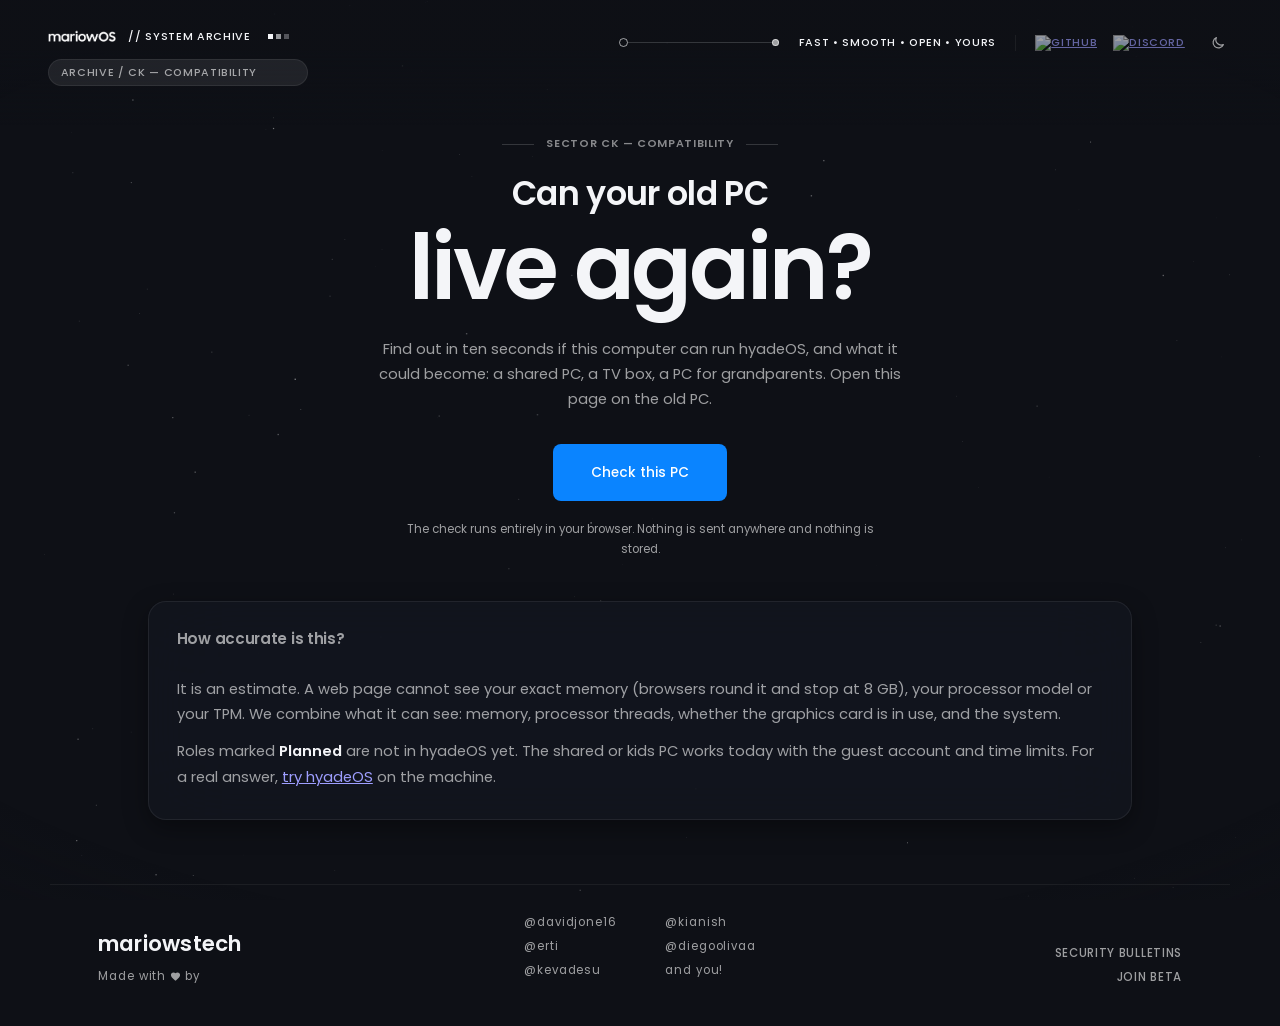
==== commit 8772b0e0: "Rename hyadeOSS to hyadeOS everywhere The project is called hyadeOS; it was spelled hyadeOSS. Page t" ====
--- a/compat/index.html
+++ b/compat/index.html
@@ -4,8 +4,8 @@
 <head>
     <meta charset="UTF-8">
     <meta name="viewport" content="width=device-width, initial-scale=1.0">
-    <title>hyadeOSS - Can your old PC live again?</title>
-    <meta name="description" content="Find out in ten seconds if your old PC can run hyadeOSS. It runs in your browser: nothing is sent anywhere.">
+    <title>hyadeOS - Can your old PC live again?</title>
+    <meta name="description" content="Find out in ten seconds if your old PC can run hyadeOS. It runs in your browser: nothing is sent anywhere.">
     <meta property="og:title" content="Can your old PC live again?">
     <meta property="og:description" content="A ten-second check that runs in your browser. Nothing is sent anywhere.">
     <script src="../theme/accent.js"></script>
@@ -126,8 +126,8 @@
 
     <header class="hud-top">
         <div class="hud-left">
-            <a href="https://hyadeoss.github.io/" class="brand">
-                <img src="../images/hyadeoss-icon.png" alt="hyadeOSS">
+            <a href="https://hyadeos.github.io/" class="brand">
+                <img src="../images/hyadeos-icon.png" alt="hyadeOS">
                 <span>// System Archive</span>
                 <span class="ticks" aria-hidden="true"><i></i><i></i><i></i></span>
             </a>
@@ -137,7 +137,7 @@
             <span class="dot-line" aria-hidden="true"><span></span></span>
             <span class="slogan">Fast • Smooth • Open • Yours</span>
             <nav class="socials" aria-label="Community">
-                <a href="https://github.com/hyadeOSS/" target="_blank" rel="noopener"><img src="../images/github.webp"
+                <a href="https://github.com/hyadeOS/" target="_blank" rel="noopener"><img src="../images/github.webp"
                         alt="GitHub"></a>
                 <a href="https://discord.gg/QxjDUeQGMu" target="_blank" rel="noopener"><img
                         src="../images/discord.webp" alt="Discord"></a>
@@ -149,7 +149,7 @@
         <section class="hero">
             <div class="kicker center">Sector CK — Compatibility</div>
             <h1>Can your old PC<span class="big-word scan">live again?</span></h1>
-            <p class="lead">Find out in ten seconds if this computer can run hyadeOSS, and what it could become:
+            <p class="lead">Find out in ten seconds if this computer can run hyadeOS, and what it could become:
                 a shared PC, a TV box, a PC for grandparents. Open this page on the old PC.</p>
             <div class="btn-group">
                 <button type="button" id="check" class="btn btn-primary">Check this PC</button>
@@ -188,7 +188,7 @@
                 <div class="share-row">
                     <button type="button" id="share" class="btn btn-primary">Share</button>
                     <button type="button" id="save-image" class="btn">Save image</button>
-                    <a href="../get/index.html" class="btn">Download hyadeOSS</a>
+                    <a href="../get/index.html" class="btn">Download hyadeOS</a>
                     <span id="share-status" role="status"></span>
                 </div>
                 <p class="fine-print">The image and the text hold only the score and the verdict, not your hardware.</p>
@@ -200,8 +200,8 @@
             <p>It is an estimate. A web page cannot see your exact memory (browsers round it and stop at 8 GB), your
                 processor model or your TPM. We combine what it can see: memory, processor threads, whether the
                 graphics card is in use, and the system.</p>
-            <p>Roles marked <strong>Planned</strong> are not in hyadeOSS yet. The shared or kids PC works today
-                with the guest account and time limits. For a real answer, <a href="../get/index.html">try hyadeOSS</a>
+            <p>Roles marked <strong>Planned</strong> are not in hyadeOS yet. The shared or kids PC works today
+                with the guest account and time limits. For a real answer, <a href="../get/index.html">try hyadeOS</a>
                 on the machine.</p>
         </section>
     </main>
@@ -228,7 +228,7 @@
             </ul>
         </div>
         <div class="footer-right">
-            <a href="https://hyadeoss.github.io/security">Security bulletins</a>
+            <a href="https://hyadeos.github.io/security">Security bulletins</a>
             <a href="#">Join beta</a>
         </div>
     </footer>
--- a/theme/mw-design.css
+++ b/theme/mw-design.css
@@ -1,4 +1,4 @@
-/* hyadeOSS 2 design tokens, shared by the desktop and every system app. See docs/design.md.
+/* hyadeOS 2 design tokens, shared by the desktop and every system app. See docs/design.md.
  *
  * Load it in <head>, right after accent.js (and mw-theme.js):
  *   <script src="/desktop/assets/accent.js"></script>
@@ -100,7 +100,7 @@
   --mw-glass-solid: rgba(22, 25, 33, 0.97);
   --mw-glass-saturate: 180%;
 
-  /* Role aliases used by the apps since hyadeOSS 1. */
+  /* Role aliases used by the apps since hyadeOS 1. */
   --mw-glass-sidebar: rgba(18, 20, 27, 0.55);
   --mw-glass-panel: rgba(18, 20, 27, 0.6);
   --mw-glass-calc: rgba(20, 23, 31, 0.72);
--- a/theme/halo.css
+++ b/theme/halo.css
@@ -1,4 +1,4 @@
-/* hyadeOSS "Black Halo" theme — shared by the subpages (download, developers, security).
+/* hyadeOS "Black Halo" theme — shared by the subpages (download, developers, security).
    The homepage carries the same tokens inline. Fonts are loaded by each page:
    JetBrains Mono (300–800) + Poppins (600–700, only for the mariowstech signature). */
 
--- a/theme/mw-skin.css
+++ b/theme/mw-skin.css
@@ -1,4 +1,4 @@
-/* hyadeOSS 2 skin for the existing site layout (docs/design.md in hyadeOSS/stable).
+/* hyadeOS 2 skin for the existing site layout (docs/design.md in hyadeOS/stable).
  * The page structure is untouched: this file only maps the old "Black Halo" variables onto the
  * design tokens (mw-design.css) and restyles shapes: graphite glass with one hairline rim,
  * accent wash for selection, rounded controls, Poppins, light and dark themes, calm motion.
